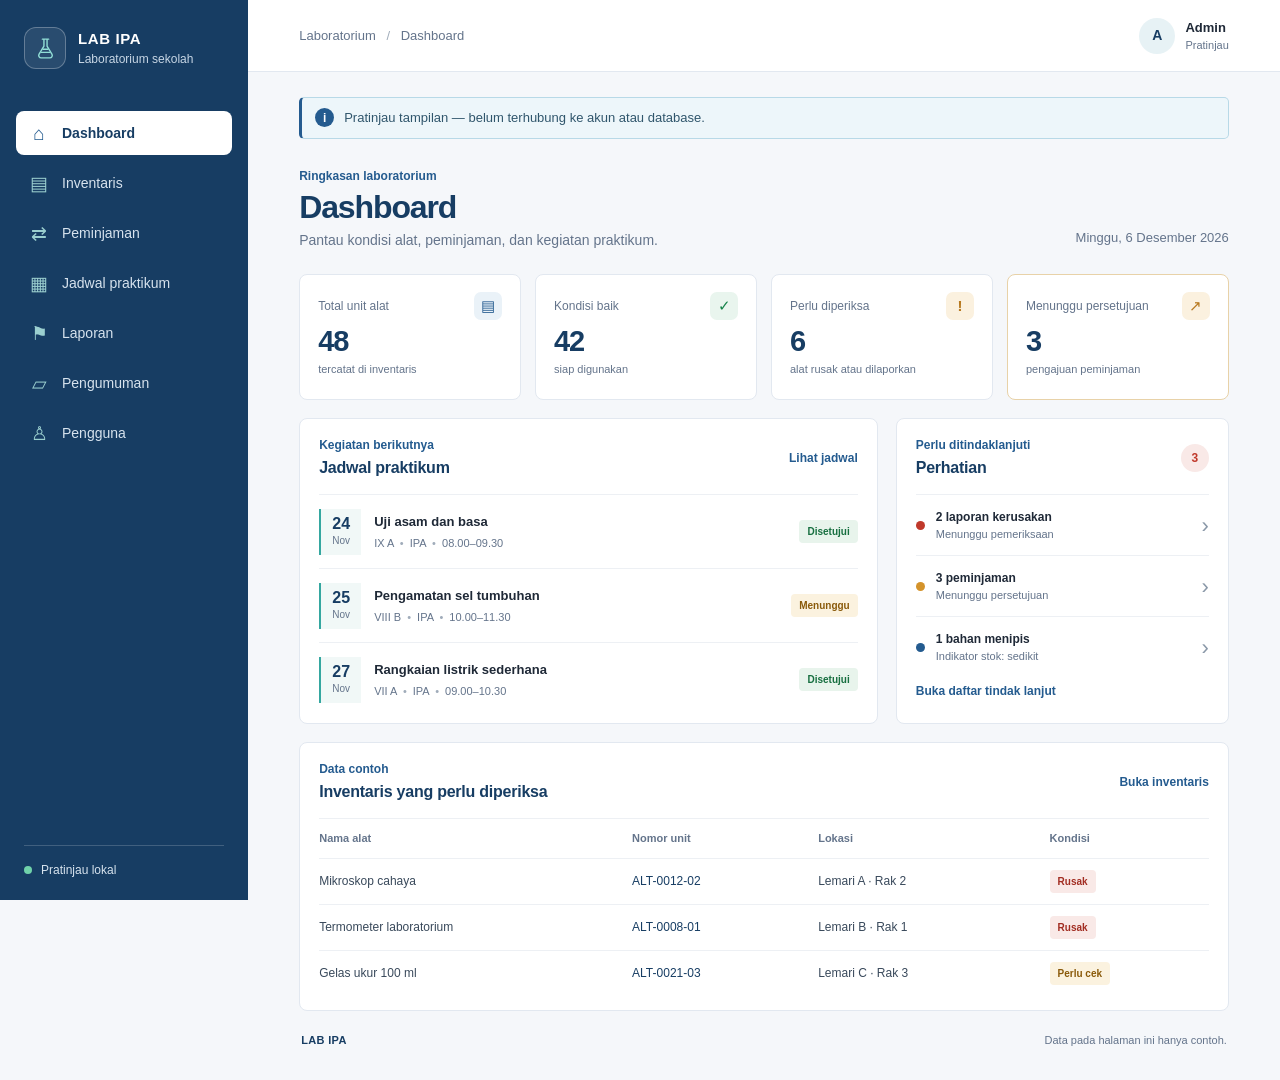
==== index.html @ 27c8e84c "chore: initialize laboratorium ipa project Co-authored-by: Copilot <223556219+Copilot@users.noreply." ====
<!doctype html>
<html lang="id">
  <head>
    <meta charset="utf-8">
    <meta name="viewport" content="width=device-width, initial-scale=1">
    <meta name="theme-color" content="#173d63">
    <meta
      name="description"
      content="Pratinjau dashboard aplikasi Laboratorium IPA."
    >
    <title>Dashboard — Laboratorium IPA</title>
    <link rel="stylesheet" href="css/main.css">
    <script src="js/app.js" defer></script>
  </head>
  <body>
    <div class="app-shell">
      <aside class="sidebar">
        <a class="brand" href="#dashboard" aria-label="Laboratorium IPA, dashboard">
          <span class="brand-mark" aria-hidden="true">
            <svg viewBox="0 0 32 32" fill="none">
              <path d="M12 4h8M14 4v9l-6.2 10.1A3.2 3.2 0 0 0 10.5 28h11a3.2 3.2 0 0 0 2.7-4.9L18 13V4" />
              <path d="M10.8 21h10.4M13 17h6" />
            </svg>
          </span>
          <span class="brand-copy">
            <strong>LAB IPA</strong>
            <span>Laboratorium sekolah</span>
          </span>
        </a>

        <nav class="primary-nav" aria-label="Navigasi utama">
          <a class="nav-link is-active" href="#dashboard" aria-current="page">
            <span class="nav-symbol" aria-hidden="true">⌂</span>
            Dashboard
          </a>
          <a class="nav-link" href="#inventaris">
            <span class="nav-symbol" aria-hidden="true">▤</span>
            Inventaris
          </a>
          <a class="nav-link" href="#peminjaman">
            <span class="nav-symbol" aria-hidden="true">⇄</span>
            Peminjaman
          </a>
          <a class="nav-link" href="#jadwal">
            <span class="nav-symbol" aria-hidden="true">▦</span>
            Jadwal praktikum
          </a>
          <a class="nav-link" href="#laporan">
            <span class="nav-symbol" aria-hidden="true">⚑</span>
            Laporan
          </a>
          <a class="nav-link" href="#pengumuman">
            <span class="nav-symbol" aria-hidden="true">▱</span>
            Pengumuman
          </a>
          <a class="nav-link" href="#pengguna">
            <span class="nav-symbol" aria-hidden="true">♙</span>
            Pengguna
          </a>
        </nav>

        <div class="sidebar-note">
          <span class="status-dot" aria-hidden="true"></span>
          <span>Pratinjau lokal</span>
        </div>
      </aside>

      <main class="main-content" id="dashboard">
        <header class="topbar">
          <div class="breadcrumb">Laboratorium <span>/</span> Dashboard</div>
          <div class="account-chip">
            <span class="avatar" aria-hidden="true">A</span>
            <span>
              <strong>Admin</strong>
              <small>Pratinjau</small>
            </span>
          </div>
        </header>

        <div class="page-content">
          <div class="preview-notice" role="status">
            <span class="notice-mark" aria-hidden="true">i</span>
            Pratinjau tampilan — belum terhubung ke akun atau database.
          </div>

          <section class="page-heading" aria-labelledby="page-title">
            <div>
              <p class="eyebrow">Ringkasan laboratorium</p>
              <h1 id="page-title">Dashboard</h1>
              <p class="page-description">Pantau kondisi alat, peminjaman, dan kegiatan praktikum.</p>
            </div>
            <p class="current-date" id="current-date" aria-live="polite"></p>
          </section>

          <section class="metrics-grid" aria-label="Ringkasan inventaris">
            <article class="metric">
              <div class="metric-heading">
                <span>Total unit alat</span>
                <span class="metric-icon icon-blue" aria-hidden="true">▤</span>
              </div>
              <p class="metric-value">48</p>
              <p class="metric-footnote">tercatat di inventaris</p>
            </article>
            <article class="metric">
              <div class="metric-heading">
                <span>Kondisi baik</span>
                <span class="metric-icon icon-green" aria-hidden="true">✓</span>
              </div>
              <p class="metric-value">42</p>
              <p class="metric-footnote">siap digunakan</p>
            </article>
            <article class="metric">
              <div class="metric-heading">
                <span>Perlu diperiksa</span>
                <span class="metric-icon icon-orange" aria-hidden="true">!</span>
              </div>
              <p class="metric-value">6</p>
              <p class="metric-footnote">alat rusak atau dilaporkan</p>
            </article>
            <article class="metric metric-pending">
              <div class="metric-heading">
                <span>Menunggu persetujuan</span>
                <span class="metric-icon icon-orange" aria-hidden="true">↗</span>
              </div>
              <p class="metric-value">3</p>
              <p class="metric-footnote">pengajuan peminjaman</p>
            </article>
          </section>

          <div class="dashboard-grid">
            <section class="panel schedule-panel" aria-labelledby="schedule-title">
              <div class="panel-heading">
                <div>
                  <p class="eyebrow">Kegiatan berikutnya</p>
                  <h2 id="schedule-title">Jadwal praktikum</h2>
                </div>
                <a class="text-link" href="#jadwal">Lihat jadwal</a>
              </div>
              <div class="schedule-list">
                <article class="schedule-item">
                  <div class="schedule-date">
                    <strong>24</strong>
                    <span>Nov</span>
                  </div>
                  <div class="schedule-detail">
                    <h3>Uji asam dan basa</h3>
                    <p>IX A <span>•</span> IPA <span>•</span> 08.00–09.30</p>
                  </div>
                  <span class="status-badge status-approved">Disetujui</span>
                </article>
                <article class="schedule-item">
                  <div class="schedule-date">
                    <strong>25</strong>
                    <span>Nov</span>
                  </div>
                  <div class="schedule-detail">
                    <h3>Pengamatan sel tumbuhan</h3>
                    <p>VIII B <span>•</span> IPA <span>•</span> 10.00–11.30</p>
                  </div>
                  <span class="status-badge status-review">Menunggu</span>
                </article>
                <article class="schedule-item">
                  <div class="schedule-date">
                    <strong>27</strong>
                    <span>Nov</span>
                  </div>
                  <div class="schedule-detail">
                    <h3>Rangkaian listrik sederhana</h3>
                    <p>VII A <span>•</span> IPA <span>•</span> 09.00–10.30</p>
                  </div>
                  <span class="status-badge status-approved">Disetujui</span>
                </article>
              </div>
            </section>

            <section class="panel attention-panel" aria-labelledby="attention-title">
              <div class="panel-heading">
                <div>
                  <p class="eyebrow">Perlu ditindaklanjuti</p>
                  <h2 id="attention-title">Perhatian</h2>
                </div>
                <span class="attention-count">3</span>
              </div>
              <ul class="attention-list">
                <li>
                  <span class="attention-marker marker-red" aria-hidden="true"></span>
                  <span><strong>2 laporan kerusakan</strong><small>Menunggu pemeriksaan</small></span>
                  <span class="list-arrow" aria-hidden="true">›</span>
                </li>
                <li>
                  <span class="attention-marker marker-orange" aria-hidden="true"></span>
                  <span><strong>3 peminjaman</strong><small>Menunggu persetujuan</small></span>
                  <span class="list-arrow" aria-hidden="true">›</span>
                </li>
                <li>
                  <span class="attention-marker marker-blue" aria-hidden="true"></span>
                  <span><strong>1 bahan menipis</strong><small>Indikator stok: sedikit</small></span>
                  <span class="list-arrow" aria-hidden="true">›</span>
                </li>
              </ul>
              <a class="panel-action" href="#laporan">Buka daftar tindak lanjut</a>
            </section>
          </div>

          <section class="panel inventory-panel" aria-labelledby="inventory-title">
            <div class="panel-heading">
              <div>
                <p class="eyebrow">Data contoh</p>
                <h2 id="inventory-title">Inventaris yang perlu diperiksa</h2>
              </div>
              <a class="text-link" href="#inventaris">Buka inventaris</a>
            </div>
            <div class="table-wrap">
              <table>
                <thead>
                  <tr>
                    <th scope="col">Nama alat</th>
                    <th scope="col">Nomor unit</th>
                    <th scope="col">Lokasi</th>
                    <th scope="col">Kondisi</th>
                  </tr>
                </thead>
                <tbody>
                  <tr>
                    <td>Mikroskop cahaya</td>
                    <td class="unit-code">ALT-0012-02</td>
                    <td>Lemari A · Rak 2</td>
                    <td><span class="status-badge status-damaged">Rusak</span></td>
                  </tr>
                  <tr>
                    <td>Termometer laboratorium</td>
                    <td class="unit-code">ALT-0008-01</td>
                    <td>Lemari B · Rak 1</td>
                    <td><span class="status-badge status-damaged">Rusak</span></td>
                  </tr>
                  <tr>
                    <td>Gelas ukur 100 ml</td>
                    <td class="unit-code">ALT-0021-03</td>
                    <td>Lemari C · Rak 3</td>
                    <td><span class="status-badge status-review">Perlu cek</span></td>
                  </tr>
                </tbody>
              </table>
            </div>
          </section>

          <footer class="page-footer">
            <span>LAB IPA</span>
            <span>Data pada halaman ini hanya contoh.</span>
          </footer>
        </div>
      </main>
    </div>
  </body>
</html>
---- css/main.css ----
:root {
  color-scheme: light;
  --color-primary: #245b8f;
  --color-primary-dark: #173d63;
  --color-accent: #35a7a0;
  --color-background: #f5f7fa;
  --color-surface: #ffffff;
  --color-text: #1f2937;
  --color-muted: #64748b;
  --color-success: #16834a;
  --color-warning: #b7791f;
  --color-danger: #c0392b;
  --color-border: #e2e8f0;
  --sidebar-width: 248px;
  font-family: "Segoe UI", Arial, sans-serif;
  font-synthesis: none;
  text-rendering: optimizeLegibility;
}

* {
  box-sizing: border-box;
}

body {
  margin: 0;
  min-width: 320px;
  background: var(--color-background);
  color: var(--color-text);
  font-size: 15px;
  line-height: 1.5;
}

a {
  color: inherit;
}

button,
a {
  -webkit-tap-highlight-color: transparent;
}

a:focus-visible,
button:focus-visible {
  outline: 3px solid #75c9c3;
  outline-offset: 3px;
}

.app-shell {
  min-height: 100vh;
}

.sidebar {
  position: fixed;
  inset: 0 auto 0 0;
  z-index: 2;
  display: flex;
  width: var(--sidebar-width);
  flex-direction: column;
  padding: 27px 16px 18px;
  background: var(--color-primary-dark);
  color: #fff;
}

.brand {
  display: flex;
  align-items: center;
  gap: 12px;
  margin: 0 8px 42px;
  color: inherit;
  text-decoration: none;
}

.brand-mark {
  display: grid;
  width: 42px;
  height: 42px;
  flex: 0 0 auto;
  place-items: center;
  border: 1px solid rgb(255 255 255 / 28%);
  border-radius: 12px;
  background: rgb(255 255 255 / 8%);
}

.brand-mark svg {
  width: 25px;
  stroke: #91ded6;
  stroke-linecap: round;
  stroke-linejoin: round;
  stroke-width: 1.8;
}

.brand-copy,
.account-chip > span:last-child {
  display: grid;
}

.brand-copy strong {
  font-size: 15px;
  letter-spacing: 0.04em;
}

.brand-copy span {
  color: #c7d6e5;
  font-size: 12px;
}

.primary-nav {
  display: grid;
  gap: 6px;
}

.nav-link {
  display: flex;
  min-height: 44px;
  align-items: center;
  gap: 12px;
  padding: 9px 12px;
  border-radius: 8px;
  color: #d7e3ee;
  font-size: 14px;
  text-decoration: none;
  transition: background-color 140ms ease, color 140ms ease;
}

.nav-link:hover {
  background: rgb(255 255 255 / 9%);
  color: #fff;
}

.nav-link.is-active {
  background: #fff;
  color: var(--color-primary-dark);
  font-weight: 650;
}

.nav-symbol {
  display: inline-grid;
  width: 22px;
  place-items: center;
  color: #9bcfcf;
  font-size: 19px;
  line-height: 1;
}

.nav-link.is-active .nav-symbol {
  color: var(--color-primary);
}

.sidebar-note {
  display: flex;
  align-items: center;
  gap: 9px;
  margin: auto 8px 0;
  padding: 15px 0 3px;
  border-top: 1px solid rgb(255 255 255 / 18%);
  color: #d7e3ee;
  font-size: 12px;
}

.status-dot {
  width: 8px;
  height: 8px;
  border-radius: 50%;
  background: #70d2aa;
}

.main-content {
  min-height: 100vh;
  margin-left: var(--sidebar-width);
}

.topbar {
  display: flex;
  min-height: 72px;
  align-items: center;
  justify-content: space-between;
  padding: 12px clamp(22px, 4vw, 56px);
  border-bottom: 1px solid var(--color-border);
  background: var(--color-surface);
}

.breadcrumb {
  color: var(--color-muted);
  font-size: 13px;
}

.breadcrumb span {
  padding: 0 7px;
  color: #a0acba;
}

.account-chip {
  display: flex;
  align-items: center;
  gap: 10px;
}

.avatar {
  display: grid;
  width: 36px;
  height: 36px;
  place-items: center;
  border-radius: 50%;
  background: #e7f2f5;
  color: var(--color-primary-dark);
  font-size: 14px;
  font-weight: 700;
}

.account-chip strong {
  font-size: 13px;
}

.account-chip small {
  color: var(--color-muted);
  font-size: 11px;
}

.page-content {
  width: min(100%, 1440px);
  margin: 0 auto;
  padding: 25px clamp(22px, 4vw, 56px) 28px;
}

.preview-notice {
  display: flex;
  align-items: center;
  gap: 10px;
  margin-bottom: 28px;
  padding: 10px 13px;
  border: 1px solid #b8d9e7;
  border-left: 3px solid var(--color-primary);
  border-radius: 5px;
  background: #edf6fa;
  color: #30566c;
  font-size: 13px;
}

.notice-mark {
  display: grid;
  width: 19px;
  height: 19px;
  flex: 0 0 auto;
  place-items: center;
  border-radius: 50%;
  background: var(--color-primary);
  color: #fff;
  font-size: 12px;
  font-weight: 700;
}

.page-heading {
  display: flex;
  align-items: end;
  justify-content: space-between;
  gap: 18px;
  margin-bottom: 23px;
}

.eyebrow {
  margin: 0 0 4px;
  color: var(--color-primary);
  font-size: 12px;
  font-weight: 650;
}

h1,
h2,
h3,
p {
  margin-top: 0;
}

h1 {
  margin-bottom: 4px;
  color: var(--color-primary-dark);
  font-size: clamp(26px, 3vw, 32px);
  font-weight: 680;
  letter-spacing: -0.035em;
  line-height: 1.18;
}

.page-description {
  margin-bottom: 0;
  color: var(--color-muted);
  font-size: 14px;
}

.current-date {
  margin: 0 0 4px;
  color: var(--color-muted);
  font-size: 13px;
  white-space: nowrap;
}

.metrics-grid {
  display: grid;
  grid-template-columns: repeat(4, minmax(0, 1fr));
  gap: 14px;
  margin-bottom: 18px;
}

.metric {
  min-height: 126px;
  padding: 17px 18px 15px;
  border: 1px solid var(--color-border);
  border-radius: 8px;
  background: var(--color-surface);
}

.metric-pending {
  border-color: #e8d2a8;
}

.metric-heading {
  display: flex;
  align-items: center;
  justify-content: space-between;
  gap: 8px;
  color: var(--color-muted);
  font-size: 12px;
}

.metric-icon {
  display: grid;
  width: 28px;
  height: 28px;
  flex: 0 0 auto;
  place-items: center;
  border-radius: 7px;
  font-size: 15px;
  font-weight: 700;
}

.icon-blue {
  background: #eaf2f8;
  color: var(--color-primary);
}

.icon-green {
  background: #e9f5ee;
  color: var(--color-success);
}

.icon-orange {
  background: #fbf1df;
  color: var(--color-warning);
}

.metric-value {
  margin: 4px 0 0;
  color: var(--color-primary-dark);
  font-size: 29px;
  font-weight: 700;
  letter-spacing: -0.04em;
  line-height: 1.2;
}

.metric-footnote {
  margin: 2px 0 0;
  color: var(--color-muted);
  font-size: 11px;
}

.dashboard-grid {
  display: grid;
  grid-template-columns: minmax(0, 1.65fr) minmax(280px, 0.95fr);
  gap: 18px;
  margin-bottom: 18px;
}

.panel {
  min-width: 0;
  border: 1px solid var(--color-border);
  border-radius: 8px;
  background: var(--color-surface);
}

.panel-heading {
  display: flex;
  align-items: center;
  justify-content: space-between;
  gap: 14px;
  padding: 17px 19px 14px;
}

.panel-heading .eyebrow {
  margin-bottom: 2px;
}

.panel-heading h2 {
  margin: 0;
  color: var(--color-primary-dark);
  font-size: 16px;
  font-weight: 680;
  letter-spacing: -0.015em;
}

.text-link {
  flex: 0 0 auto;
  color: var(--color-primary);
  font-size: 12px;
  font-weight: 650;
  text-decoration: none;
}

.text-link:hover,
.panel-action:hover {
  text-decoration: underline;
}

.schedule-list {
  padding: 0 19px 7px;
}

.schedule-item {
  display: flex;
  min-height: 74px;
  align-items: center;
  gap: 13px;
  border-top: 1px solid #edf0f4;
}

.schedule-date {
  display: grid;
  width: 42px;
  height: 46px;
  flex: 0 0 auto;
  align-content: center;
  justify-items: center;
  border-left: 2px solid var(--color-accent);
  background: #f1f8f7;
  color: var(--color-primary-dark);
}

.schedule-date strong {
  font-size: 16px;
  line-height: 1.05;
}

.schedule-date span {
  color: var(--color-muted);
  font-size: 10px;
}

.schedule-detail {
  min-width: 0;
  flex: 1;
}

.schedule-detail h3 {
  overflow: hidden;
  margin: 0 0 3px;
  color: var(--color-text);
  font-size: 13px;
  font-weight: 650;
  text-overflow: ellipsis;
  white-space: nowrap;
}

.schedule-detail p {
  margin: 0;
  color: var(--color-muted);
  font-size: 11px;
}

.schedule-detail p span {
  padding: 0 3px;
  color: #a0acba;
}

.status-badge {
  display: inline-flex;
  min-height: 23px;
  align-items: center;
  padding: 3px 8px;
  border-radius: 4px;
  font-size: 10px;
  font-weight: 650;
  white-space: nowrap;
}

.status-approved {
  background: #e8f4ec;
  color: #176f40;
}

.status-review {
  background: #fbf2df;
  color: #8a5a0a;
}

.status-damaged {
  background: #f9e9e7;
  color: #a22d22;
}

.attention-count {
  display: grid;
  width: 28px;
  height: 28px;
  place-items: center;
  border-radius: 50%;
  background: #f9e9e7;
  color: var(--color-danger);
  font-size: 12px;
  font-weight: 700;
}

.attention-list {
  margin: 0;
  padding: 0 19px;
  list-style: none;
}

.attention-list li {
  display: flex;
  min-height: 61px;
  align-items: center;
  gap: 11px;
  border-top: 1px solid #edf0f4;
}

.attention-marker {
  width: 9px;
  height: 9px;
  flex: 0 0 auto;
  border-radius: 50%;
}

.marker-red {
  background: var(--color-danger);
}

.marker-orange {
  background: #d4932b;
}

.marker-blue {
  background: var(--color-primary);
}

.attention-list li > span:nth-child(2) {
  display: grid;
  min-width: 0;
  flex: 1;
}

.attention-list strong {
  font-size: 12px;
  font-weight: 650;
}

.attention-list small {
  color: var(--color-muted);
  font-size: 11px;
}

.list-arrow {
  color: #8a98a8;
  font-size: 22px;
}

.panel-action {
  display: inline-block;
  margin: 5px 19px 17px;
  color: var(--color-primary);
  font-size: 12px;
  font-weight: 650;
  text-decoration: none;
}

.inventory-panel {
  margin-bottom: 17px;
}

.table-wrap {
  overflow-x: auto;
  padding: 0 19px 14px;
}

table {
  width: 100%;
  border-collapse: collapse;
  text-align: left;
  white-space: nowrap;
}

th,
td {
  padding: 11px 10px;
  border-top: 1px solid #edf0f4;
  font-size: 12px;
}

th {
  color: var(--color-muted);
  font-size: 11px;
  font-weight: 600;
}

th:first-child,
td:first-child {
  padding-left: 0;
}

td {
  color: #39495b;
}

.unit-code {
  color: var(--color-primary-dark);
  font-variant-numeric: tabular-nums;
}

.page-footer {
  display: flex;
  justify-content: space-between;
  gap: 12px;
  padding: 4px 2px;
  color: var(--color-muted);
  font-size: 11px;
}

.page-footer span:first-child {
  color: var(--color-primary-dark);
  font-weight: 700;
  letter-spacing: 0.03em;
}

@media (max-width: 1120px) {
  :root {
    --sidebar-width: 218px;
  }

  .metrics-grid {
    grid-template-columns: repeat(2, minmax(0, 1fr));
  }

  .dashboard-grid {
    grid-template-columns: minmax(0, 1.3fr) minmax(260px, 0.9fr);
  }
}

@media (max-width: 780px) {
  :root {
    --sidebar-width: 0px;
  }

  .sidebar {
    position: sticky;
    top: 0;
    width: 100%;
    padding: 10px 14px;
  }

  .brand {
    margin: 0 0 10px;
  }

  .brand-mark {
    width: 34px;
    height: 34px;
  }

  .brand-mark svg {
    width: 20px;
  }

  .brand-copy span,
  .sidebar-note {
    display: none;
  }

  .primary-nav {
    display: flex;
    gap: 5px;
    overflow-x: auto;
    padding-bottom: 1px;
    scrollbar-width: thin;
  }

  .nav-link {
    min-height: 38px;
    flex: 0 0 auto;
    gap: 7px;
    padding: 7px 10px;
    font-size: 12px;
  }

  .nav-symbol {
    width: auto;
    font-size: 16px;
  }

  .topbar {
    min-height: 57px;
    padding: 9px 18px;
  }

  .main-content {
    margin-left: 0;
  }

  .page-content {
    padding: 18px;
  }

  .preview-notice {
    margin-bottom: 22px;
    font-size: 12px;
  }

  .dashboard-grid {
    grid-template-columns: 1fr;
  }
}

@media (max-width: 520px) {
  .breadcrumb {
    font-size: 12px;
  }

  .account-chip {
    gap: 7px;
  }

  .account-chip small {
    display: none;
  }

  .page-heading {
    align-items: start;
    flex-direction: column;
    gap: 7px;
  }

  .current-date {
    font-size: 12px;
  }

  .metrics-grid {
    gap: 9px;
  }

  .metric {
    min-height: 115px;
    padding: 13px 12px;
  }

  .metric-heading {
    align-items: start;
    font-size: 11px;
  }

  .metric-icon {
    width: 24px;
    height: 24px;
  }

  .metric-value {
    font-size: 25px;
  }

  .metric-footnote {
    font-size: 10px;
  }

  .panel-heading {
    padding-right: 14px;
    padding-left: 14px;
  }

  .schedule-list,
  .attention-list {
    padding-right: 14px;
    padding-left: 14px;
  }

  .schedule-item {
    gap: 9px;
  }

  .schedule-item .status-badge {
    padding: 3px 6px;
    font-size: 9px;
  }

  .table-wrap {
    padding-right: 14px;
    padding-left: 14px;
  }

  .page-footer {
    flex-direction: column;
    gap: 2px;
  }
}

@media (prefers-reduced-motion: reduce) {
  *,
  *::before,
  *::after {
    scroll-behavior: auto !important;
    transition-duration: 0.01ms !important;
  }
}
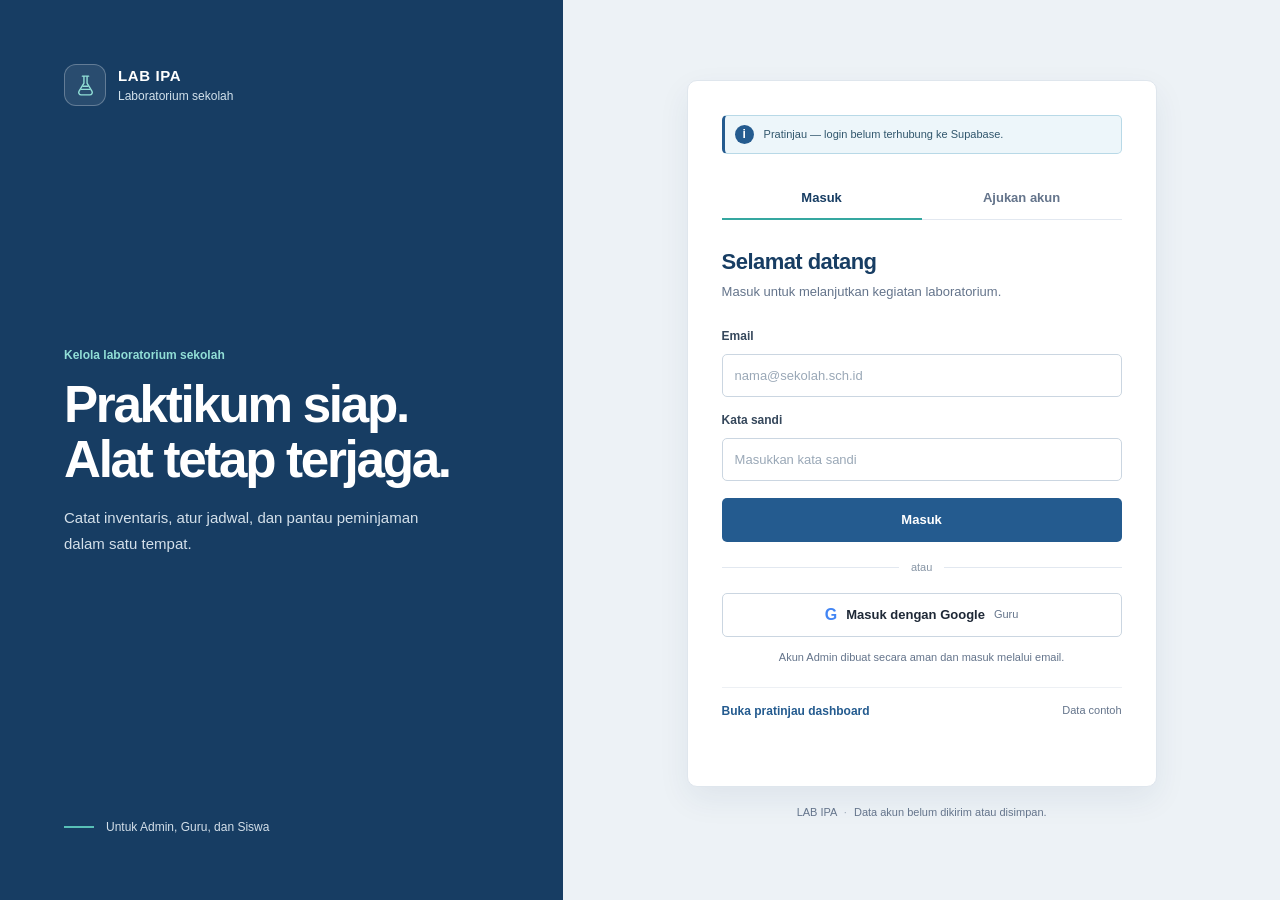
==== commit d7d7bbd6: "feat: add account entry preview Co-authored-by: Copilot <223556219+Copilot@users.noreply.github.com>" ====
--- a/index.html
+++ b/index.html
@@ -6,16 +6,17 @@
     <meta name="theme-color" content="#173d63">
     <meta
       name="description"
-      content="Pratinjau dashboard aplikasi Laboratorium IPA."
+      content="Masuk atau ajukan akun Laboratorium IPA sekolah."
     >
-    <title>Dashboard — Laboratorium IPA</title>
+    <title>Masuk — Laboratorium IPA</title>
     <link rel="stylesheet" href="css/main.css">
-    <script src="js/app.js" defer></script>
+    <link rel="stylesheet" href="css/auth.css">
+    <script src="js/auth-ui.js" defer></script>
   </head>
-  <body>
-    <div class="app-shell">
-      <aside class="sidebar">
-        <a class="brand" href="#dashboard" aria-label="Laboratorium IPA, dashboard">
+  <body class="auth-page">
+    <main class="auth-layout">
+      <section class="auth-intro" aria-labelledby="intro-title">
+        <a class="brand auth-brand" href="index.html" aria-label="Laboratorium IPA">
           <span class="brand-mark" aria-hidden="true">
             <svg viewBox="0 0 32 32" fill="none">
               <path d="M12 4h8M14 4v9l-6.2 10.1A3.2 3.2 0 0 0 10.5 28h11a3.2 3.2 0 0 0 2.7-4.9L18 13V4" />
@@ -28,228 +29,157 @@
           </span>
         </a>
 
-        <nav class="primary-nav" aria-label="Navigasi utama">
-          <a class="nav-link is-active" href="#dashboard" aria-current="page">
-            <span class="nav-symbol" aria-hidden="true">⌂</span>
-            Dashboard
-          </a>
-          <a class="nav-link" href="#inventaris">
-            <span class="nav-symbol" aria-hidden="true">▤</span>
-            Inventaris
-          </a>
-          <a class="nav-link" href="#peminjaman">
-            <span class="nav-symbol" aria-hidden="true">⇄</span>
-            Peminjaman
-          </a>
-          <a class="nav-link" href="#jadwal">
-            <span class="nav-symbol" aria-hidden="true">▦</span>
-            Jadwal praktikum
-          </a>
-          <a class="nav-link" href="#laporan">
-            <span class="nav-symbol" aria-hidden="true">⚑</span>
-            Laporan
-          </a>
-          <a class="nav-link" href="#pengumuman">
-            <span class="nav-symbol" aria-hidden="true">▱</span>
-            Pengumuman
-          </a>
-          <a class="nav-link" href="#pengguna">
-            <span class="nav-symbol" aria-hidden="true">♙</span>
-            Pengguna
-          </a>
-        </nav>
+        <div class="intro-copy">
+          <p class="eyebrow">Kelola laboratorium sekolah</p>
+          <h1 id="intro-title">Praktikum siap.<br>Alat tetap terjaga.</h1>
+          <p>Catat inventaris, atur jadwal, dan pantau peminjaman dalam satu tempat.</p>
+        </div>
 
-        <div class="sidebar-note">
-          <span class="status-dot" aria-hidden="true"></span>
-          <span>Pratinjau lokal</span>
+        <div class="intro-bottom">
+          <span class="intro-rule" aria-hidden="true"></span>
+          <p>Untuk Admin, Guru, dan Siswa</p>
         </div>
-      </aside>
+      </section>
 
-      <main class="main-content" id="dashboard">
-        <header class="topbar">
-          <div class="breadcrumb">Laboratorium <span>/</span> Dashboard</div>
-          <div class="account-chip">
-            <span class="avatar" aria-hidden="true">A</span>
-            <span>
-              <strong>Admin</strong>
-              <small>Pratinjau</small>
-            </span>
-          </div>
-        </header>
-
-        <div class="page-content">
+      <section class="auth-main" aria-label="Akun Laboratorium IPA">
+        <div class="auth-card">
           <div class="preview-notice" role="status">
             <span class="notice-mark" aria-hidden="true">i</span>
-            Pratinjau tampilan — belum terhubung ke akun atau database.
+            Pratinjau — login belum terhubung ke Supabase.
           </div>
 
-          <section class="page-heading" aria-labelledby="page-title">
-            <div>
-              <p class="eyebrow">Ringkasan laboratorium</p>
-              <h1 id="page-title">Dashboard</h1>
-              <p class="page-description">Pantau kondisi alat, peminjaman, dan kegiatan praktikum.</p>
-            </div>
-            <p class="current-date" id="current-date" aria-live="polite"></p>
+          <div class="auth-tabs" role="tablist" aria-label="Akses akun">
+            <button
+              class="auth-tab is-active"
+              id="login-tab"
+              type="button"
+              role="tab"
+              aria-selected="true"
+              aria-controls="login-panel"
+            >Masuk</button>
+            <button
+              class="auth-tab"
+              id="apply-tab"
+              type="button"
+              role="tab"
+              aria-selected="false"
+              aria-controls="apply-panel"
+              tabindex="-1"
+            >Ajukan akun</button>
+          </div>
+
+          <section id="login-panel" class="auth-panel" role="tabpanel" aria-labelledby="login-tab">
+            <h2>Selamat datang</h2>
+            <p class="panel-description">Masuk untuk melanjutkan kegiatan laboratorium.</p>
+
+            <form id="login-form" class="auth-form">
+              <label for="login-email">Email</label>
+              <input
+                id="login-email"
+                name="email"
+                type="email"
+                autocomplete="username"
+                placeholder="nama@sekolah.sch.id"
+                required
+              >
+              <label for="login-password">Kata sandi</label>
+              <input
+                id="login-password"
+                name="password"
+                type="password"
+                autocomplete="current-password"
+                placeholder="Masukkan kata sandi"
+                required
+              >
+              <button class="button button-primary" type="submit">Masuk</button>
+            </form>
+
+            <div class="auth-divider"><span>atau</span></div>
+            <button class="button button-google" type="button" data-preview-action>
+              <span class="google-mark" aria-hidden="true">G</span>
+              Masuk dengan Google <span class="button-hint">Guru</span>
+            </button>
+            <p class="admin-note">Akun Admin dibuat secara aman dan masuk melalui email.</p>
+
+            <a class="preview-link" href="dashboard-preview.html">
+              Buka pratinjau dashboard <span>Data contoh</span>
+            </a>
           </section>
 
-          <section class="metrics-grid" aria-label="Ringkasan inventaris">
-            <article class="metric">
-              <div class="metric-heading">
-                <span>Total unit alat</span>
-                <span class="metric-icon icon-blue" aria-hidden="true">▤</span>
+          <section
+            id="apply-panel"
+            class="auth-panel"
+            role="tabpanel"
+            aria-labelledby="apply-tab"
+            hidden
+          >
+            <h2>Ajukan akun</h2>
+            <p class="panel-description">Pilih jenis akun. Pengajuan perlu disetujui Admin.</p>
+
+            <div class="role-options" role="group" aria-label="Jenis akun">
+              <button class="role-option is-selected" type="button" data-role="siswa" aria-pressed="true">
+                Siswa
+              </button>
+              <button class="role-option" type="button" data-role="guru" aria-pressed="false">
+                Guru
+              </button>
+            </div>
+
+            <form id="student-application" class="auth-form" data-application="siswa">
+              <label for="student-name">Nama lengkap</label>
+              <input id="student-name" name="full_name" autocomplete="name" required>
+
+              <div class="field-row">
+                <div>
+                  <label for="student-nis">NIS</label>
+                  <input id="student-nis" name="nis" inputmode="numeric" required>
+                </div>
+                <div>
+                  <label for="student-attendance">Nomor absen</label>
+                  <input id="student-attendance" name="attendance_number" inputmode="numeric" required>
+                </div>
               </div>
-              <p class="metric-value">48</p>
-              <p class="metric-footnote">tercatat di inventaris</p>
-            </article>
-            <article class="metric">
-              <div class="metric-heading">
-                <span>Kondisi baik</span>
-                <span class="metric-icon icon-green" aria-hidden="true">✓</span>
-              </div>
-              <p class="metric-value">42</p>
-              <p class="metric-footnote">siap digunakan</p>
-            </article>
-            <article class="metric">
-              <div class="metric-heading">
-                <span>Perlu diperiksa</span>
-                <span class="metric-icon icon-orange" aria-hidden="true">!</span>
-              </div>
-              <p class="metric-value">6</p>
-              <p class="metric-footnote">alat rusak atau dilaporkan</p>
-            </article>
-            <article class="metric metric-pending">
-              <div class="metric-heading">
-                <span>Menunggu persetujuan</span>
-                <span class="metric-icon icon-orange" aria-hidden="true">↗</span>
-              </div>
-              <p class="metric-value">3</p>
-              <p class="metric-footnote">pengajuan peminjaman</p>
-            </article>
+
+              <label for="student-class">Kelas</label>
+              <input id="student-class" name="class_name" placeholder="Contoh: VIII A" required>
+
+              <label for="student-email">Email</label>
+              <input
+                id="student-email"
+                name="email"
+                type="email"
+                autocomplete="email"
+                placeholder="nama@contoh.com"
+                required
+              >
+
+              <label for="student-password">Kata sandi</label>
+              <input
+                id="student-password"
+                name="password"
+                type="password"
+                autocomplete="new-password"
+                minlength="10"
+                aria-describedby="password-hint"
+                required
+              >
+              <small id="password-hint" class="field-hint">Minimal 10 karakter. NIS dan nomor absen bukan kata sandi.</small>
+
+              <button class="button button-primary" type="submit">Kirim pengajuan siswa</button>
+            </form>
+
+            <form id="teacher-application" class="auth-form" data-application="guru" hidden>
+              <label for="teacher-nip">NIP</label>
+              <input id="teacher-nip" name="nip" inputmode="numeric" required>
+              <p class="field-hint">NIP akan diperiksa Admin setelah Anda masuk dengan akun Google.</p>
+              <button class="button button-primary" type="submit">Lanjutkan dengan Google</button>
+            </form>
+
           </section>
-
-          <div class="dashboard-grid">
-            <section class="panel schedule-panel" aria-labelledby="schedule-title">
-              <div class="panel-heading">
-                <div>
-                  <p class="eyebrow">Kegiatan berikutnya</p>
-                  <h2 id="schedule-title">Jadwal praktikum</h2>
-                </div>
-                <a class="text-link" href="#jadwal">Lihat jadwal</a>
-              </div>
-              <div class="schedule-list">
-                <article class="schedule-item">
-                  <div class="schedule-date">
-                    <strong>24</strong>
-                    <span>Nov</span>
-                  </div>
-                  <div class="schedule-detail">
-                    <h3>Uji asam dan basa</h3>
-                    <p>IX A <span>•</span> IPA <span>•</span> 08.00–09.30</p>
-                  </div>
-                  <span class="status-badge status-approved">Disetujui</span>
-                </article>
-                <article class="schedule-item">
-                  <div class="schedule-date">
-                    <strong>25</strong>
-                    <span>Nov</span>
-                  </div>
-                  <div class="schedule-detail">
-                    <h3>Pengamatan sel tumbuhan</h3>
-                    <p>VIII B <span>•</span> IPA <span>•</span> 10.00–11.30</p>
-                  </div>
-                  <span class="status-badge status-review">Menunggu</span>
-                </article>
-                <article class="schedule-item">
-                  <div class="schedule-date">
-                    <strong>27</strong>
-                    <span>Nov</span>
-                  </div>
-                  <div class="schedule-detail">
-                    <h3>Rangkaian listrik sederhana</h3>
-                    <p>VII A <span>•</span> IPA <span>•</span> 09.00–10.30</p>
-                  </div>
-                  <span class="status-badge status-approved">Disetujui</span>
-                </article>
-              </div>
-            </section>
-
-            <section class="panel attention-panel" aria-labelledby="attention-title">
-              <div class="panel-heading">
-                <div>
-                  <p class="eyebrow">Perlu ditindaklanjuti</p>
-                  <h2 id="attention-title">Perhatian</h2>
-                </div>
-                <span class="attention-count">3</span>
-              </div>
-              <ul class="attention-list">
-                <li>
-                  <span class="attention-marker marker-red" aria-hidden="true"></span>
-                  <span><strong>2 laporan kerusakan</strong><small>Menunggu pemeriksaan</small></span>
-                  <span class="list-arrow" aria-hidden="true">›</span>
-                </li>
-                <li>
-                  <span class="attention-marker marker-orange" aria-hidden="true"></span>
-                  <span><strong>3 peminjaman</strong><small>Menunggu persetujuan</small></span>
-                  <span class="list-arrow" aria-hidden="true">›</span>
-                </li>
-                <li>
-                  <span class="attention-marker marker-blue" aria-hidden="true"></span>
-                  <span><strong>1 bahan menipis</strong><small>Indikator stok: sedikit</small></span>
-                  <span class="list-arrow" aria-hidden="true">›</span>
-                </li>
-              </ul>
-              <a class="panel-action" href="#laporan">Buka daftar tindak lanjut</a>
-            </section>
-          </div>
-
-          <section class="panel inventory-panel" aria-labelledby="inventory-title">
-            <div class="panel-heading">
-              <div>
-                <p class="eyebrow">Data contoh</p>
-                <h2 id="inventory-title">Inventaris yang perlu diperiksa</h2>
-              </div>
-              <a class="text-link" href="#inventaris">Buka inventaris</a>
-            </div>
-            <div class="table-wrap">
-              <table>
-                <thead>
-                  <tr>
-                    <th scope="col">Nama alat</th>
-                    <th scope="col">Nomor unit</th>
-                    <th scope="col">Lokasi</th>
-                    <th scope="col">Kondisi</th>
-                  </tr>
-                </thead>
-                <tbody>
-                  <tr>
-                    <td>Mikroskop cahaya</td>
-                    <td class="unit-code">ALT-0012-02</td>
-                    <td>Lemari A · Rak 2</td>
-                    <td><span class="status-badge status-damaged">Rusak</span></td>
-                  </tr>
-                  <tr>
-                    <td>Termometer laboratorium</td>
-                    <td class="unit-code">ALT-0008-01</td>
-                    <td>Lemari B · Rak 1</td>
-                    <td><span class="status-badge status-damaged">Rusak</span></td>
-                  </tr>
-                  <tr>
-                    <td>Gelas ukur 100 ml</td>
-                    <td class="unit-code">ALT-0021-03</td>
-                    <td>Lemari C · Rak 3</td>
-                    <td><span class="status-badge status-review">Perlu cek</span></td>
-                  </tr>
-                </tbody>
-              </table>
-            </div>
-          </section>
-
-          <footer class="page-footer">
-            <span>LAB IPA</span>
-            <span>Data pada halaman ini hanya contoh.</span>
-          </footer>
+          <p id="form-message" class="form-message" role="status" aria-live="polite"></p>
         </div>
-      </main>
-    </div>
+        <footer class="auth-footer">LAB IPA <span>·</span> Data akun belum dikirim atau disimpan.</footer>
+      </section>
+    </main>
   </body>
 </html>
--- a/css/auth.css
+++ b/css/auth.css
@@ -0,0 +1,414 @@
+.auth-page {
+  min-height: 100vh;
+  background: #edf2f6;
+}
+
+.auth-layout {
+  display: grid;
+  min-height: 100vh;
+  grid-template-columns: minmax(280px, 0.88fr) minmax(440px, 1.12fr);
+}
+
+.auth-intro {
+  display: flex;
+  min-height: 100%;
+  flex-direction: column;
+  padding: clamp(26px, 5vw, 64px);
+  background: var(--color-primary-dark);
+  color: #fff;
+}
+
+.auth-brand {
+  margin: 0;
+  align-self: flex-start;
+}
+
+.auth-brand .brand-mark {
+  border-color: rgb(255 255 255 / 27%);
+}
+
+.auth-brand .brand-copy span {
+  color: #d3e2ec;
+}
+
+.intro-copy {
+  width: min(100%, 430px);
+  margin: auto 0;
+  padding: 48px 0 70px;
+}
+
+.intro-copy .eyebrow {
+  margin-bottom: 13px;
+  color: #91ded6;
+}
+
+.intro-copy h1 {
+  margin-bottom: 18px;
+  color: #fff;
+  font-size: clamp(34px, 4vw, 54px);
+  font-weight: 650;
+  letter-spacing: -0.045em;
+  line-height: 1.08;
+}
+
+.intro-copy > p:last-child {
+  max-width: 360px;
+  margin: 0;
+  color: #d4e0ea;
+  font-size: 15px;
+  line-height: 1.7;
+}
+
+.intro-bottom {
+  display: flex;
+  align-items: center;
+  gap: 12px;
+}
+
+.intro-rule {
+  width: 30px;
+  height: 2px;
+  background: #58c0b7;
+}
+
+.intro-bottom p {
+  margin: 0;
+  color: #d4e0ea;
+  font-size: 12px;
+}
+
+.auth-main {
+  display: grid;
+  min-height: 100%;
+  align-content: center;
+  justify-items: center;
+  padding: 32px clamp(22px, 5vw, 72px);
+}
+
+.auth-card {
+  width: min(100%, 470px);
+  padding: clamp(22px, 3vw, 34px);
+  border: 1px solid #dfe6ed;
+  border-radius: 10px;
+  background: var(--color-surface);
+  box-shadow: 0 12px 32px rgb(23 61 99 / 7%);
+}
+
+.auth-card .preview-notice {
+  margin: 0 0 23px;
+  padding: 9px 10px;
+  font-size: 11px;
+}
+
+.auth-tabs {
+  display: grid;
+  grid-template-columns: 1fr 1fr;
+  margin-bottom: 25px;
+  border-bottom: 1px solid var(--color-border);
+}
+
+.auth-tab {
+  position: relative;
+  min-height: 42px;
+  border: 0;
+  background: transparent;
+  color: var(--color-muted);
+  cursor: pointer;
+  font: inherit;
+  font-size: 13px;
+  font-weight: 600;
+}
+
+.auth-tab::after {
+  position: absolute;
+  right: 0;
+  bottom: -1px;
+  left: 0;
+  height: 2px;
+  background: transparent;
+  content: "";
+}
+
+.auth-tab.is-active {
+  color: var(--color-primary-dark);
+}
+
+.auth-tab.is-active::after {
+  background: var(--color-accent);
+}
+
+.auth-panel h2 {
+  margin: 0 0 4px;
+  color: var(--color-primary-dark);
+  font-size: 22px;
+  font-weight: 680;
+  letter-spacing: -0.025em;
+}
+
+.panel-description {
+  margin: 0 0 21px;
+  color: var(--color-muted);
+  font-size: 13px;
+}
+
+.auth-form {
+  display: grid;
+  gap: 9px;
+}
+
+.auth-form label {
+  margin-top: 5px;
+  color: #35475b;
+  font-size: 12px;
+  font-weight: 650;
+}
+
+.auth-form input {
+  width: 100%;
+  min-height: 43px;
+  padding: 10px 12px;
+  border: 1px solid #cbd6e1;
+  border-radius: 5px;
+  background: #fff;
+  color: var(--color-text);
+  font: inherit;
+  font-size: 13px;
+}
+
+.auth-form input::placeholder {
+  color: #9aa8b7;
+}
+
+.auth-form input:focus {
+  border-color: var(--color-primary);
+  outline: 3px solid rgb(53 167 160 / 20%);
+}
+
+.field-row {
+  display: grid;
+  grid-template-columns: 1fr 1fr;
+  gap: 12px;
+}
+
+.field-row > div {
+  display: grid;
+  gap: 9px;
+}
+
+.field-hint {
+  margin-top: -3px;
+  color: var(--color-muted);
+  font-size: 11px;
+  line-height: 1.45;
+}
+
+.button {
+  display: flex;
+  min-height: 44px;
+  align-items: center;
+  justify-content: center;
+  gap: 9px;
+  border: 1px solid transparent;
+  border-radius: 5px;
+  cursor: pointer;
+  font: inherit;
+  font-size: 13px;
+  font-weight: 650;
+  text-decoration: none;
+}
+
+.button-primary {
+  margin-top: 8px;
+  background: var(--color-primary);
+  color: #fff;
+}
+
+.button-primary:hover {
+  background: var(--color-primary-dark);
+}
+
+.button-google {
+  width: 100%;
+  border-color: #cbd6e1;
+  background: #fff;
+  color: var(--color-text);
+}
+
+.button-google:hover {
+  background: #f7fafc;
+}
+
+.google-mark {
+  color: #4285f4;
+  font-size: 16px;
+  font-weight: 700;
+}
+
+.button-hint {
+  color: var(--color-muted);
+  font-size: 11px;
+  font-weight: 500;
+}
+
+.auth-divider {
+  display: flex;
+  align-items: center;
+  gap: 12px;
+  margin: 17px 0;
+  color: #8795a5;
+  font-size: 11px;
+}
+
+.auth-divider::before,
+.auth-divider::after {
+  height: 1px;
+  flex: 1;
+  background: var(--color-border);
+  content: "";
+}
+
+.admin-note {
+  margin: 12px 0 0;
+  color: var(--color-muted);
+  font-size: 11px;
+  text-align: center;
+}
+
+.preview-link {
+  display: flex;
+  justify-content: space-between;
+  gap: 10px;
+  margin-top: 22px;
+  padding-top: 14px;
+  border-top: 1px solid #edf0f4;
+  color: var(--color-primary);
+  font-size: 12px;
+  font-weight: 600;
+  text-decoration: none;
+}
+
+.preview-link span {
+  color: var(--color-muted);
+  font-size: 11px;
+  font-weight: 400;
+}
+
+.role-options {
+  display: grid;
+  grid-template-columns: 1fr 1fr;
+  gap: 8px;
+  margin-bottom: 16px;
+}
+
+.role-option {
+  min-height: 39px;
+  border: 1px solid #cbd6e1;
+  border-radius: 5px;
+  background: #fff;
+  color: #4b5c6e;
+  cursor: pointer;
+  font: inherit;
+  font-size: 12px;
+  font-weight: 600;
+}
+
+.role-option.is-selected {
+  border-color: var(--color-primary);
+  background: #edf4f9;
+  color: var(--color-primary-dark);
+}
+
+.form-message {
+  min-height: 20px;
+  margin: 12px 0 0;
+  color: var(--color-primary-dark);
+  font-size: 12px;
+}
+
+.auth-footer {
+  width: min(100%, 470px);
+  margin-top: 17px;
+  color: var(--color-muted);
+  font-size: 11px;
+  text-align: center;
+}
+
+.auth-footer span {
+  padding: 0 4px;
+  color: #9aa8b7;
+}
+
+[hidden] {
+  display: none !important;
+}
+
+@media (max-width: 800px) {
+  .auth-layout {
+    grid-template-columns: minmax(0, 0.8fr) minmax(390px, 1.2fr);
+  }
+
+  .auth-intro {
+    padding: 28px;
+  }
+
+  .intro-copy h1 {
+    font-size: 39px;
+  }
+
+  .auth-main {
+    padding: 26px 20px;
+  }
+}
+
+@media (max-width: 680px) {
+  .auth-layout {
+    grid-template-columns: 1fr;
+  }
+
+  .auth-intro {
+    min-height: 220px;
+    padding: 20px 22px 18px;
+  }
+
+  .auth-brand .brand-mark {
+    width: 36px;
+    height: 36px;
+  }
+
+  .auth-brand .brand-mark svg {
+    width: 22px;
+  }
+
+  .intro-copy {
+    width: 100%;
+    margin: 24px 0 12px;
+    padding: 0;
+  }
+
+  .intro-copy .eyebrow {
+    margin-bottom: 6px;
+  }
+
+  .intro-copy h1 {
+    margin-bottom: 8px;
+    font-size: 30px;
+  }
+
+  .intro-copy > p:last-child {
+    max-width: 400px;
+    font-size: 13px;
+  }
+
+  .intro-bottom {
+    display: none;
+  }
+
+  .auth-main {
+    align-content: start;
+    padding: 19px 14px 24px;
+  }
+
+  .auth-card {
+    padding: 20px;
+  }
+}
